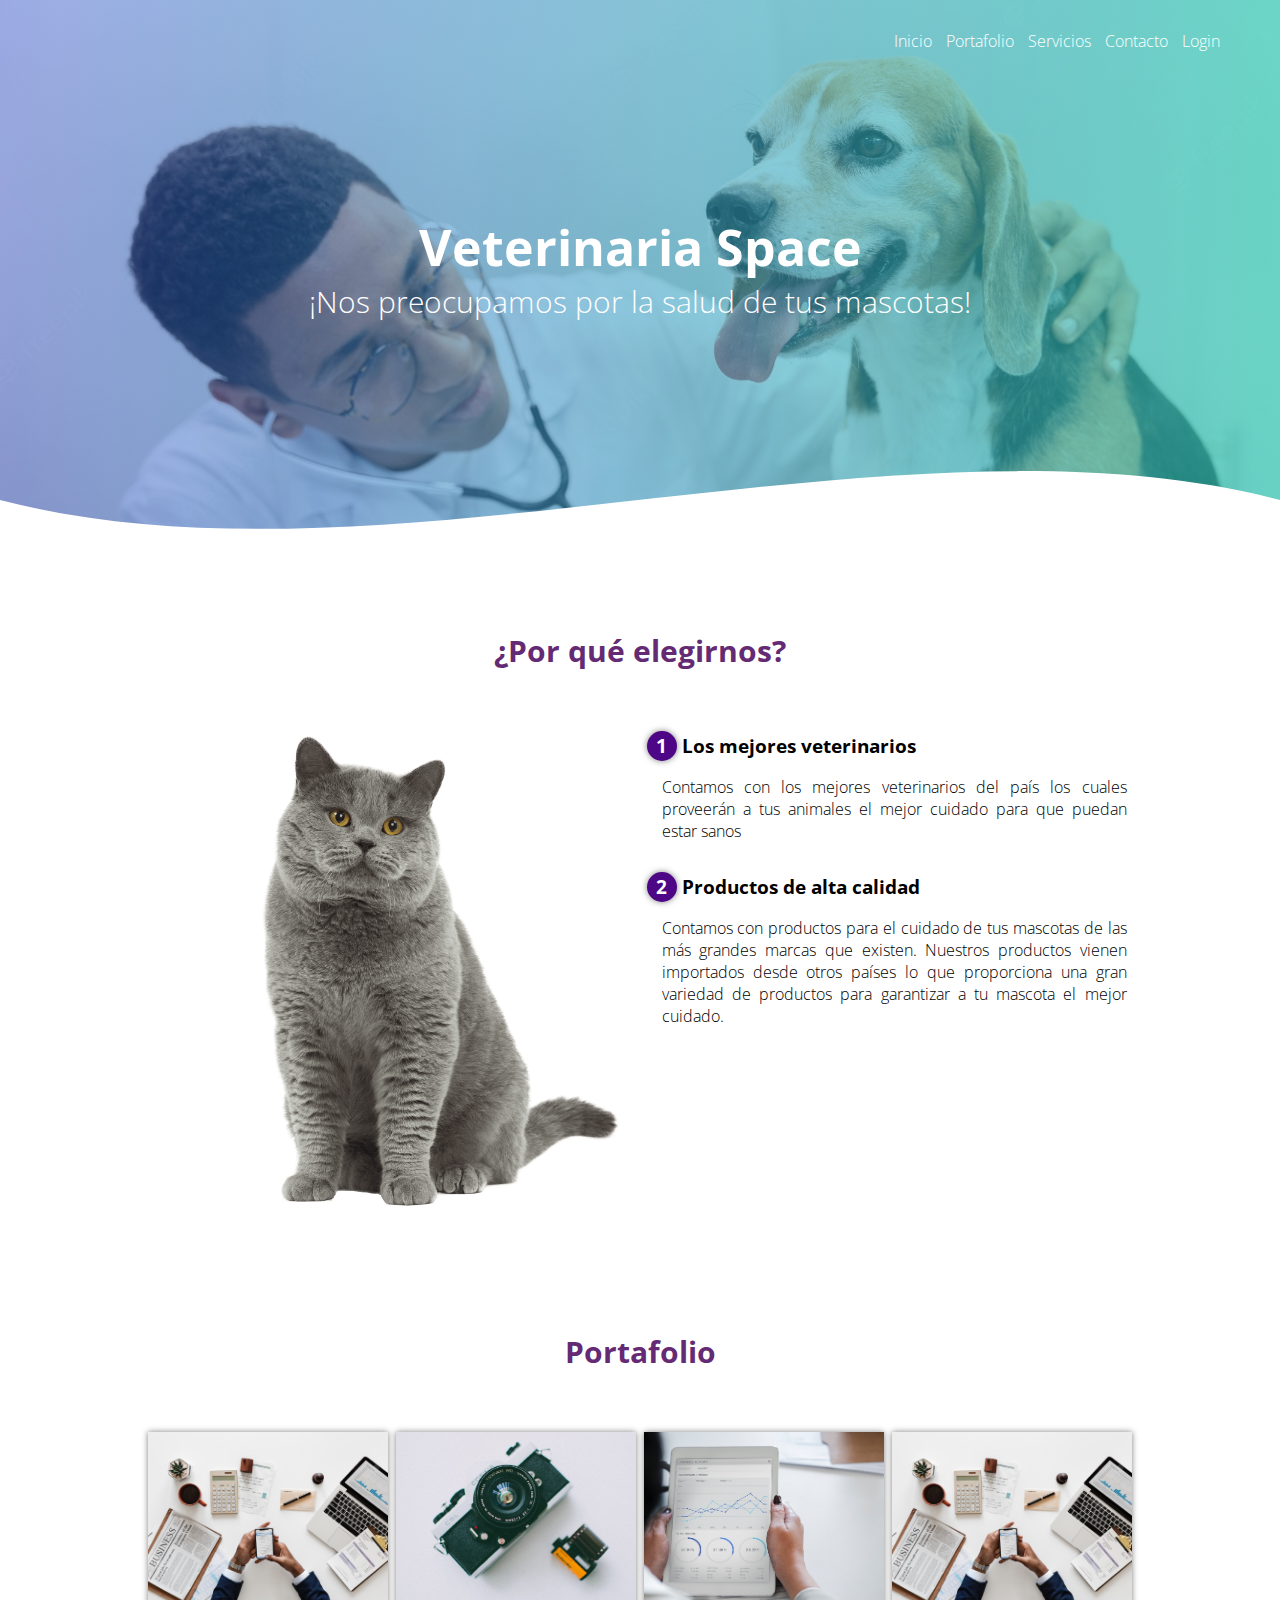
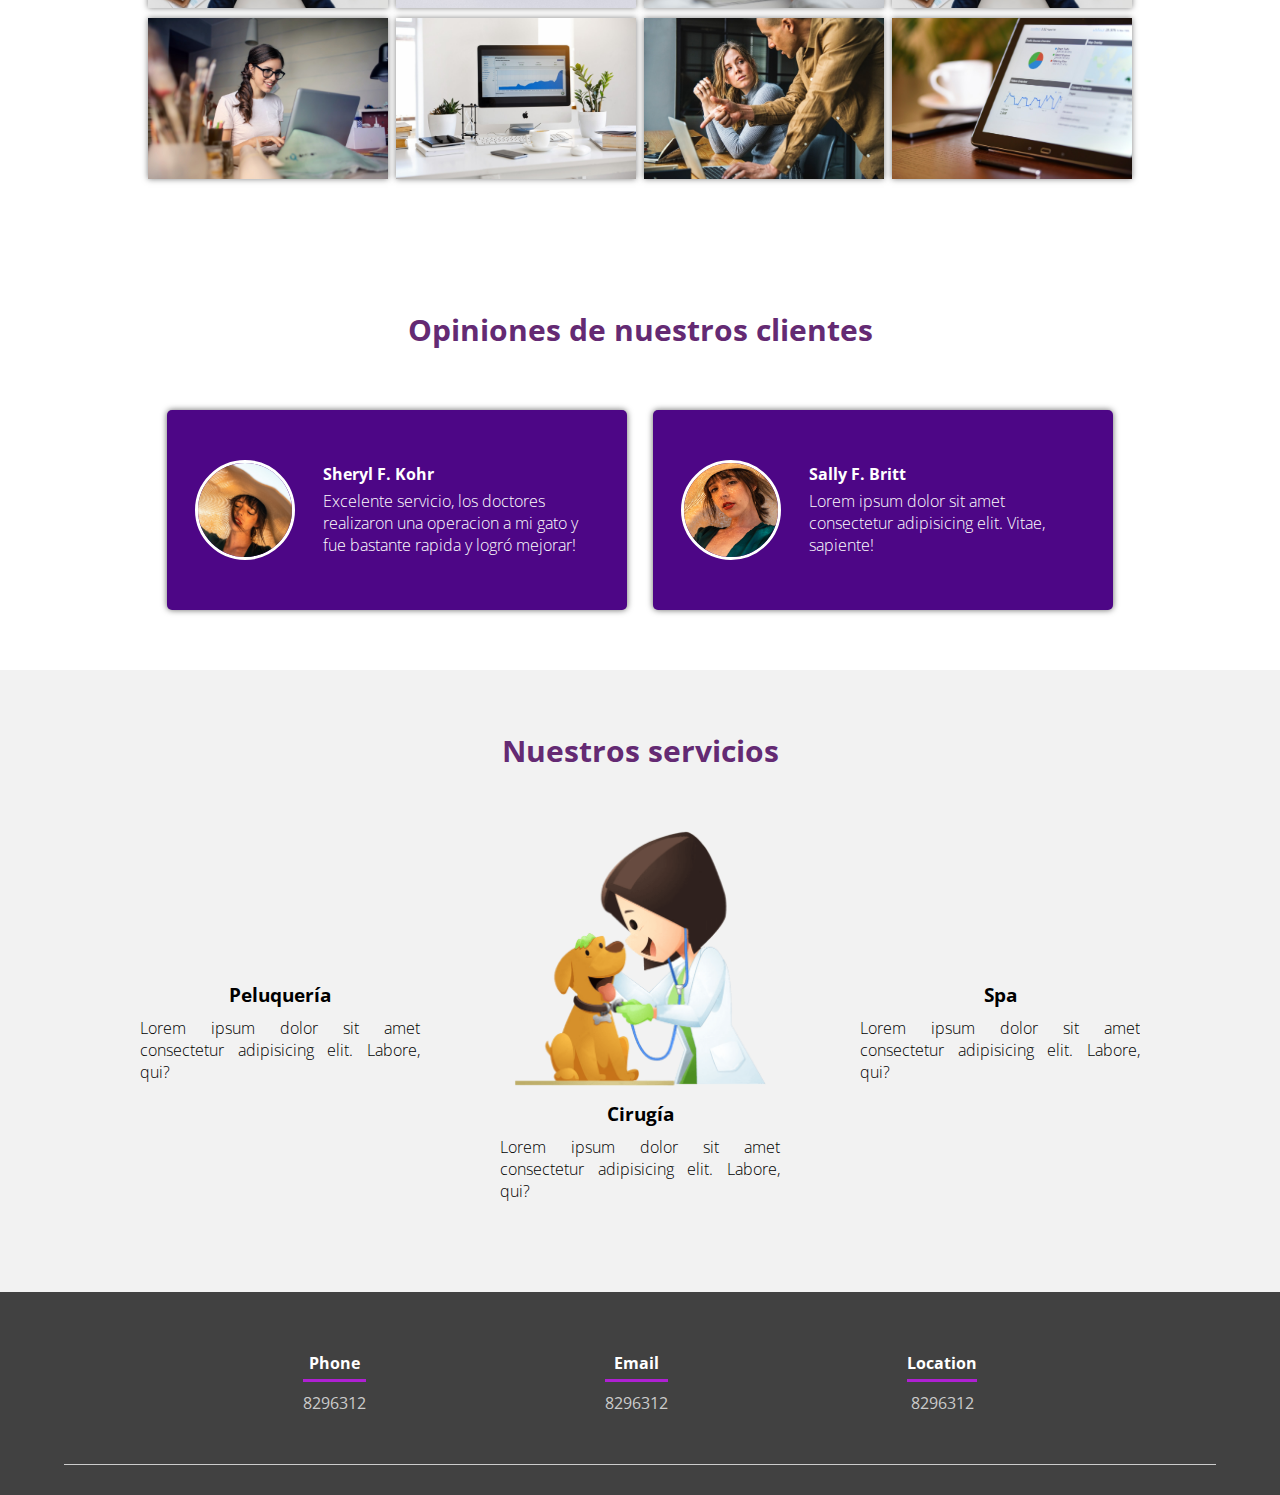
==== index.html @ 0a1c5289 "Prueba" ====
<!DOCTYPE html>
<html lang="es">

<head>
    <meta charset="UTF-8">
    <meta name="viewport" content="width=device-width, initial-scale=1.0">
    <meta http-equiv="X-UA-Compatible" content="ie=edge">
    <title>Mascota Feliz</title>
    <link rel="shortcut icon" href="img/alexcgdesign.png" type="image/x-icon">
    <link rel="stylesheet" href="css/estilos.css">
    <link href="https://fonts.googleapis.com/css?family=Open+Sans:300,400,700,800&display=swap" rel="stylesheet"> 
</head>

<body>
    <header>
        <nav>
            <a href="#">Inicio</a>
            <a href="#portfolio">Portafolio</a>
            <a href="#about_services">Servicios</a>
            <a href="#contenedor_footer">Contacto</a>
            <a href="MVC-PHP/index.html">Login</a>
        </nav>
        <section class="textos-header">
            <h1>Veterinaria Space</h1>
            <h2>¡Nos preocupamos por la salud de tus mascotas!</h2>
        </section>
        <div class="wave" style="height: 150px; overflow: hidden;"><svg viewBox="0 0 500 150" preserveAspectRatio="none"
                style="height: 100%; width: 100%;">
                <path d="M0.00,49.98 C150.00,150.00 349.20,-50.00 500.00,49.98 L500.00,150.00 L0.00,150.00 Z"
                    style="stroke: none; fill: #fff;"></path>
            </svg></div>
    </header>
    <main>
        <section class="contenedor sobre-nosotros">
            <h2 class="titulo">¿Por qué elegirnos?</h2>
            <div class="contenedor-sobre-nosotros">
                <img src="img/British-Shorthair-Cat-PNG-Photos.png" alt="" class="imagen-about-us">
                <div class="contenido-textos">
                    <h3><span>1</span>Los mejores veterinarios</h3>
                    <p>Contamos con los mejores veterinarios del país los cuales proveerán a tus animales el mejor cuidado para que puedan estar sanos</p>
                    <h3><span>2</span>Productos de alta calidad</h3>
                    <p>Contamos con productos para el cuidado de tus mascotas de las más grandes marcas que existen. Nuestros productos vienen importados desde otros países lo que proporciona una gran variedad de productos para garantizar a tu mascota el mejor cuidado.</p>
                </div>
            </div>
        </section>
        <section class="portafolio" id="portfolio">
            <div class="contenedor">
                <h2 class="titulo">Portafolio</h2>
                <div class="galeria-port">
                    <div class="imagen-port">
                        <img src="img/img1.jpg" alt="">
                        <div class="hover-galeria">
                            <img src="img/icono1.png" alt="">
                            <p>Nuestro trabajo</p>
                        </div>
                    </div>
                    <div class="imagen-port">
                        <img src="img/img2.jpg" alt="">
                        <div class="hover-galeria">
                            <img src="img/icono1.png" alt="">
                            <p>Nuestro trabajo</p>
                        </div>
                    </div>
                    <div class="imagen-port">
                        <img src="img/img3.jpg" alt="">
                        <div class="hover-galeria">
                            <img src="img/icono1.png" alt="">
                            <p>Nuestro trabajo</p>
                        </div>
                    </div>
                    <div class="imagen-port">
                        <img src="img/img1.jpg" alt="">
                        <div class="hover-galeria">
                            <img src="img/icono1.png" alt="">
                            <p>Nuestro trabajo</p>
                        </div>
                    </div>
                    <div class="imagen-port">
                        <img src="img/img4.jpg" alt="">
                        <div class="hover-galeria">
                            <img src="img/icono1.png" alt="">
                            <p>Nuestro trabajo</p>
                        </div>
                    </div>
                    <div class="imagen-port">
                        <img src="img/img5.jpg" alt="">
                        <div class="hover-galeria">
                            <img src="img/icono1.png" alt="">
                            <p>Nuestro trabajo</p>
                        </div>
                    </div>
                    <div class="imagen-port">
                        <img src="img/img6.jpg" alt="">
                        <div class="hover-galeria">
                            <img src="img/icono1.png" alt="">
                            <p>Nuestro trabajo</p>
                        </div>
                    </div>
                    <div class="imagen-port">
                        <img src="img/img7.jpg" alt="">
                        <div class="hover-galeria">
                            <img src="img/icono1.png" alt="">
                            <p>Nuestro trabajo</p>
                        </div>
                    </div>
                </div>
            </div>
        </section>
        <section class="clientes contenedor">
            <h2 class="titulo">Opiniones de nuestros clientes</h2>
            <div class="cards">
                <div class="card">
                    <img src="img/face1.jpg" alt="">
                    <div class="contenido-texto-card">
                        <h4>Sheryl F. Kohr</h4>
                        <p>Excelente servicio, los doctores realizaron una operacion a mi gato y fue bastante rapida y logró mejorar!</p>
                    </div>
                </div>
                <div class="card">
                    <img src="img/face2.jpg" alt="">
                    <div class="contenido-texto-card">
                        <h4>Sally F. Britt</h4>
                        <p>Lorem ipsum dolor sit amet consectetur adipisicing elit. Vitae, sapiente!</p>
                    </div>
                </div>
            </div>
        </section>
        <section class="about-services" id="about_services">
            <div class="contenedor">
                <h2 class="titulo">Nuestros servicios</h2>
                <div class="servicio-cont">
                    <div class="servicio-ind">
                        <img src="/img/peluqueria-mascotas-perros-gatos-dibujos-animados-planos-dibujados-mano-ilustracion-fondo-herramientas-principales-que-utilizan-salon-belleza-carteles-o-pancartas_2175-3412.webp" alt="">
                        <h3>Peluquería</h3>
                        <p>Lorem ipsum dolor sit amet consectetur adipisicing elit. Labore, qui?</p>
                    </div>
                    <div class="servicio-ind">
                        <img src="img/399-3993754_a-veterinary-veterinarian-cartoon-png.png" alt="">
                        <h3>Cirugía</h3>
                        <p>Lorem ipsum dolor sit amet consectetur adipisicing elit. Labore, qui?</p>
                    </div>
                    <div class="servicio-ind">
                        <img src="/img/png-clipart--puppy-labrador-retriever-pet-poodle-pet-spa-child-mammal.png" alt="">
                        <h3>Spa</h3>
                        <p>Lorem ipsum dolor sit amet consectetur adipisicing elit. Labore, qui?</p>
                    </div>
                </div>
            </div>
        </section>
    </main>
    <footer>
        <div class="contenedor-footer" id="contenedor_footer">
            <div class="content-foo">
                <h4>Phone</h4>
                <p>8296312</p>
            </div>
            <div class="content-foo">
                <h4>Email</h4>
                <p>8296312</p>
            </div>
            <div class="content-foo">
                <h4>Location</h4>
                <p>8296312</p>
            </div>
        </div>
    </footer>
</body>

</html>
---- css/estilos.css ----
* {
    margin: 0;
    padding: 0;
    box-sizing: border-box;
}

html {
    scroll-behavior: smooth;
}

body {
    font-family: 'open sans';
}

.contenedor {
    padding: 60px 0;
    width: 90%;
    max-width: 1000px;
    margin: auto;
    overflow: hidden;
}

.titulo {
    color: #642a73;
    font-size: 30px;
    text-align: center;
    margin-bottom: 60px;
}

/* Header */

header {
    width: 100%;
    height: 600px;
    background: #bc4e9c;
    /* fallback for old browsers */
    background: -webkit-linear-gradient(to right, hsla(228, 63%, 51%, 0.459), hsla(173, 63%, 51%, 0.664)), url(../img/pexels-tima-miroshnichenko-6234983.jpg);
    /* Chrome 10-25, Safari 5.1-6 */
    background: linear-gradient(to right, hsla(228, 63%, 51%, 0.459), hsla(173, 63%, 51%, 0.664)), url(../img/veterinarian-checking-dog-medium-shot_23-2149143871.jpg);
    /* W3C, IE 10+/ Edge, Firefox 16+, Chrome 26+, Opera 12+, Safari 7+ */
    background-size: cover;
    background-attachment: fixed;
    position: relative;
}

nav{
    text-align: right;
    padding: 30px 50px 0 0;
}

nav > a{
    color:#fff;
    font-weight: 300;
    text-decoration: none;
    margin-right: 10px;
}

nav > a:hover{
    text-decoration: underline;
}

header .textos-header{
    display: flex;
    height: 430px;
    width: 100%;
    align-items: center;
    justify-content: center;
    flex-direction: column;
    text-align: center;
}

.textos-header h1{
    font-size: 50px;
    color:#fff;
}

.textos-header h2{
    font-size: 30px;
    font-weight: 300;
    color:#fff;
}

.wave{
    position: absolute;
    bottom: 0;
    width: 100%;
}

/* About us */

main .sobre-nosotros{
    padding: 30px 0 60px 0;
}
.contenedor-sobre-nosotros{
    display: flex;
    justify-content: space-evenly;
}

.imagen-about-us{
    width: 48%;
}

.sobre-nosotros .contenido-textos{
    width: 48%;
}

.contenido-textos h3{
    margin-bottom: 15px;
}

.contenido-textos h3 span{
    background: #4d0686;
    color: #fff;
    border-radius: 50%;
    display: inline-block;
    text-align: center;
    width: 30px;
    height: 30px;
    padding: 2px;
    box-shadow: 0 0 6px 0 rgba(0, 0, 0, .5);
    margin-right: 5px;
}

.contenido-textos p{
    padding: 0px 0px 30px 15px;
    font-weight: 300;
    text-align: justify;
}

/* Galeria */


.portafolio{
    background: #fff;
}

.galeria-port{
    display: flex;
    justify-content: space-evenly;
    flex-wrap: wrap;
}

.imagen-port{
    width: 24%;
    margin-bottom: 10px;
    overflow: hidden;
    position: relative;
    cursor: pointer;
    box-shadow: 0 0 6px 0 rgba(0, 0, 0, .5);
}

.imagen-port > img{
    width: 100%;
    height: 100%;
    object-fit: cover;
    display: block;
}

.hover-galeria{
    position: absolute;
    width: 100%;
    height: 100%;
    top: 0;
    transform: scale(0);
    background: hsla(273,91%,27%, 0.7);
    transition: transform .5s;
    display: flex;
    justify-content: center;
    align-items: center;
    flex-direction: column;
}

.hover-galeria img{
    width: 50px;
}

.hover-galeria p{
    color: #fff;
}

.imagen-port:hover .hover-galeria{
    transform: scale(1);
}

/* Clients */

.cards{
    display: flex;
    justify-content: space-evenly;
}

.cards .card{
    background: #4d0686;
    display: flex;
    width: 46%;
    height: 200px;
    align-items: center;
    justify-content: space-evenly;
    border-radius: 5px;
    box-shadow: 0 0 6px 0 rgba(0, 0, 0, 0.6);
}

.cards .card img{
    width: 100px;
    height: 100px;
    object-fit: cover;
    border: 3px solid #fff;
    border-radius: 50%;
    display: block;
}

.cards .card > .contenido-texto-card{
    width: 60%;
    color: #fff;
}

.cards .card > .contenido-texto-card p{
    font-weight: 300;
    padding-top: 5px;
}

/*  Our team */

.about-services{
    background: #f2f2f2;
    padding-bottom: 30px;
}


.servicio-cont{
    display:flex;
    justify-content: space-between;
    align-items: center;
}

.servicio-ind{
    width: 28%;
    text-align: center;
}

.servicio-ind img{
    width: 90%;
}

.servicio-ind h3{
    margin: 10px 0;
}

.servicio-ind p{
    font-weight: 300;
    text-align: justify;
}

/* footer */

footer{
    background: #414141;
    padding: 60px 0 30px 0;
    margin: auto;
    overflow: hidden;
}

.contenedor-footer{
    display: flex;
    width: 90%;
    justify-content: space-evenly;
    margin: auto;
    padding-bottom: 50px;
    border-bottom: 1px solid #ccc;
}

.content-foo{
    text-align: center;
}

.content-foo h4{
    color: #fff;
    border-bottom: 3px solid #af20d3;
    padding-bottom: 5px;
    margin-bottom: 10px;
}

.content-foo p{
    color: #ccc;
}

.titulo-final{
    text-align: center;
    font-size: 24px;
    margin: 20px 0 0 0;
    color: #9e9797;
}

@media screen and (max-width:900px){
    header{
        background-position: center;
    }

    .contenedor-sobre-nosotros{
        flex-direction: column;
        justify-content: center;
        align-items: center;
    }

    .sobre-nosotros .contenido-textos{
        width: 90%;
    }

    .imagen-about-us{
        width: 90%;
    }

    /* Galeria */

    .imagen-port{
        width: 44%;
    }

    /* Clientes */

    .cards{
        flex-direction: column;
        justify-content: center;
        align-items: center;
    }

    .cards .card{
        width: 90%;
    }

    .cards .card:first-child{
        margin-bottom: 30px;
    }

    /* servicios */

    .servicio-cont{
        justify-content: center;
        flex-direction: column;
    }

    .servicio-ind{
        width: 100%;
        text-align: center;
    }

    .servicio-ind:nth-child(1), .servicio-ind:nth-child(2){
        margin-bottom: 60px;
    }

    .servicio-ind img{
        width: 90%;
    }
}

@media screen and (max-width:500px){
    nav{
        text-align: center;
        padding: 30px 0 0 0;
    }

    nav > a{
        margin-right: 5px;
    }

    .textos-header h1{
        font-size: 35px;
    }

    .textos-header h2{
        font-size: 20px;
    }

    /* ABOUT US */

    .imagen-about-us{
        margin-bottom: 60px;
        width: 99%;
    }

    .sobre-nosotros .contenido-textos{
        width: 95%;
    }

    /* Galeria */

    .imagen-port{
        width: 95%;
    }

    /* Clients */

    .cards .card{
        height: 450px;
        display: flex;
        flex-direction: column;
        align-items: center;
    }

    .cards .card img{
        width: 90px;
        height: 90px;
    }

    /* Footer */

    .contenedor-footer{
        flex-direction: column;
        border: none;
    }

    .content-foo{
        margin-bottom: 20px;
        text-align: center;
    }

    .content-foo h4{
        border: none;
    }

    .content-foo p{
        color: #ccc;
        border-bottom: 1px solid #f2f2f2;
        padding-bottom: 20px;
    }

    .titulo-final{
        font-size: 20px;
    }
}
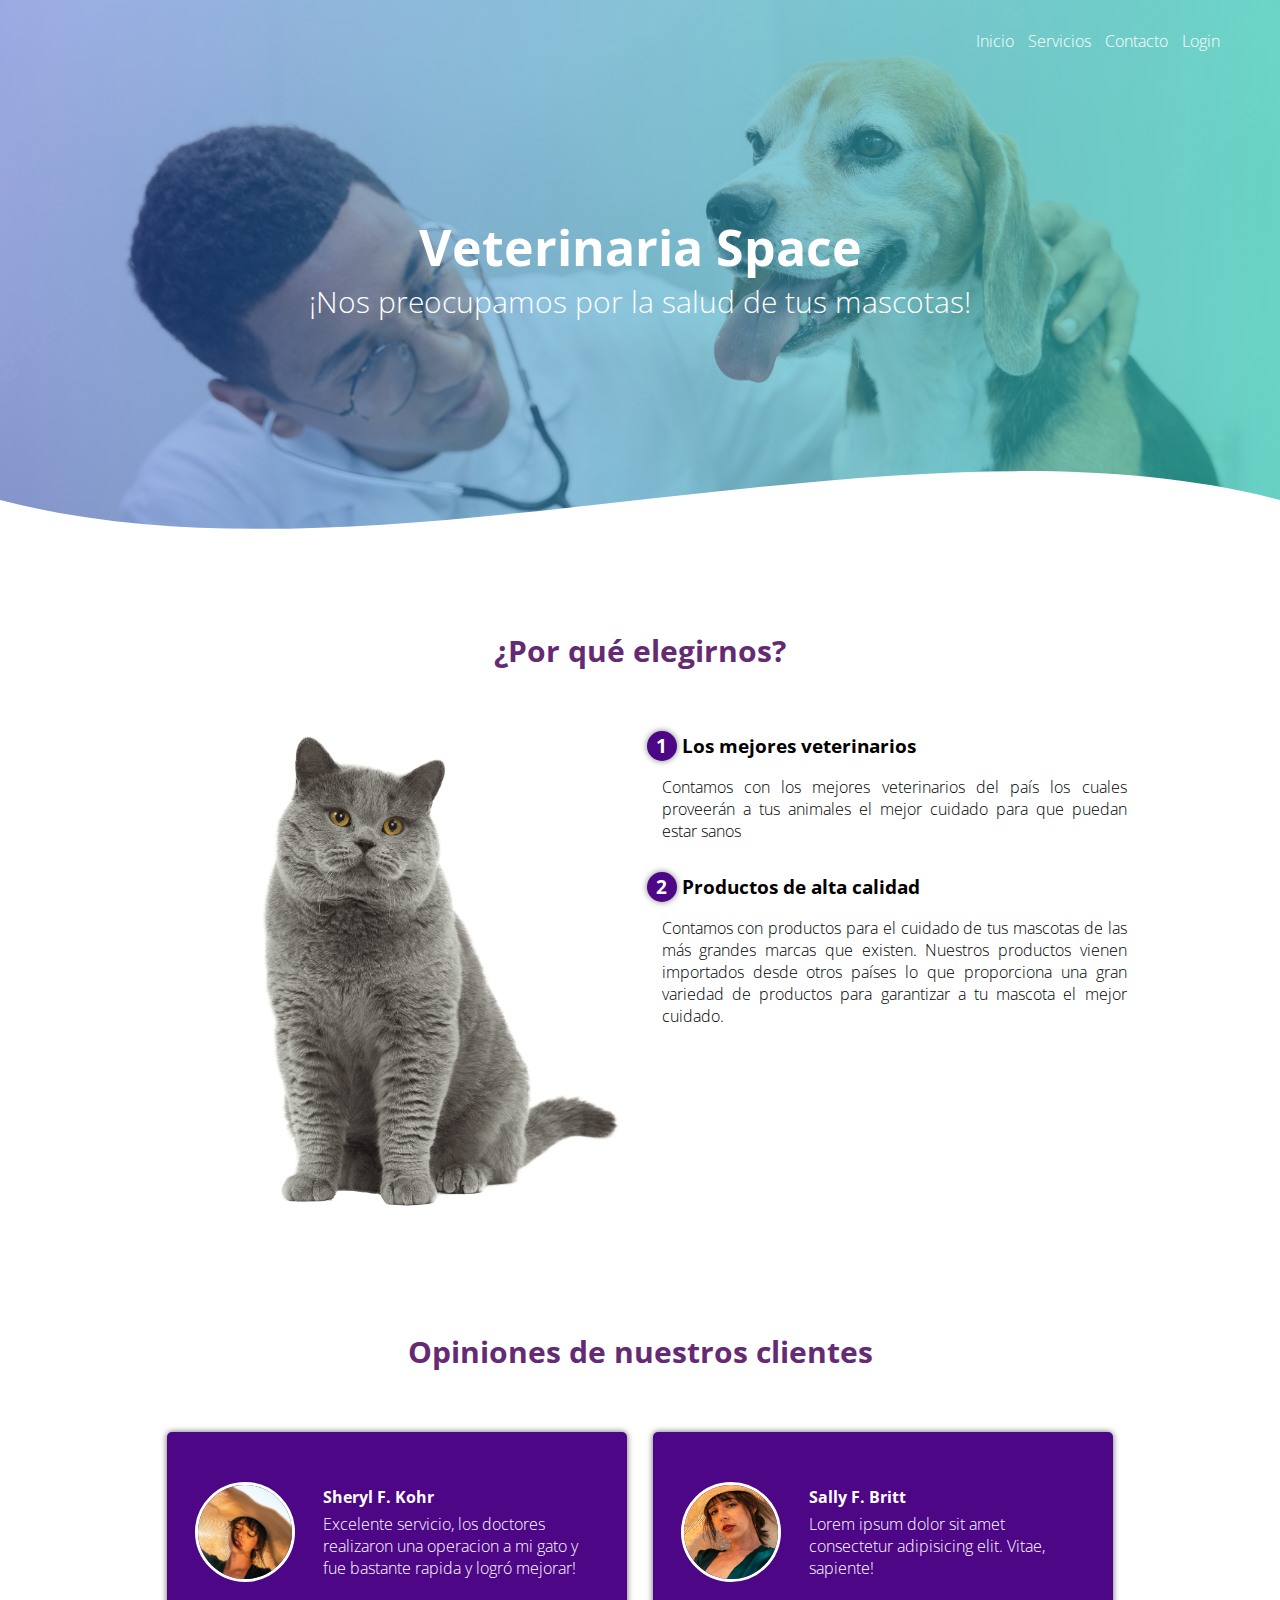
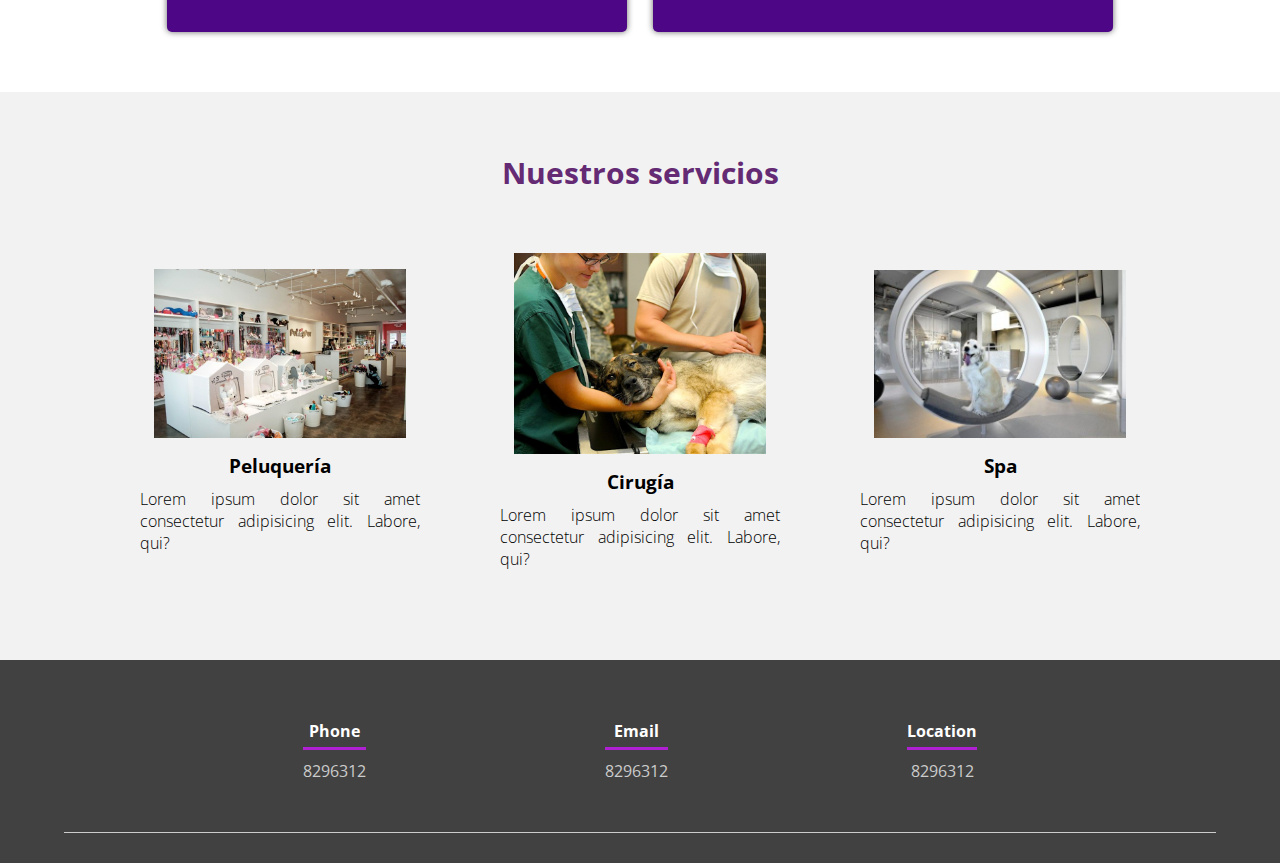
==== commit 39ec982f: "Added new buttons" ====
--- a/index.html
+++ b/index.html
@@ -15,7 +15,6 @@
     <header>
         <nav>
             <a href="#">Inicio</a>
-            <a href="#portfolio">Portafolio</a>
             <a href="#about_services">Servicios</a>
             <a href="#contenedor_footer">Contacto</a>
             <a href="MVC-PHP/index.html">Login</a>
@@ -43,69 +42,6 @@
                 </div>
             </div>
         </section>
-        <section class="portafolio" id="portfolio">
-            <div class="contenedor">
-                <h2 class="titulo">Portafolio</h2>
-                <div class="galeria-port">
-                    <div class="imagen-port">
-                        <img src="img/img1.jpg" alt="">
-                        <div class="hover-galeria">
-                            <img src="img/icono1.png" alt="">
-                            <p>Nuestro trabajo</p>
-                        </div>
-                    </div>
-                    <div class="imagen-port">
-                        <img src="img/img2.jpg" alt="">
-                        <div class="hover-galeria">
-                            <img src="img/icono1.png" alt="">
-                            <p>Nuestro trabajo</p>
-                        </div>
-                    </div>
-                    <div class="imagen-port">
-                        <img src="img/img3.jpg" alt="">
-                        <div class="hover-galeria">
-                            <img src="img/icono1.png" alt="">
-                            <p>Nuestro trabajo</p>
-                        </div>
-                    </div>
-                    <div class="imagen-port">
-                        <img src="img/img1.jpg" alt="">
-                        <div class="hover-galeria">
-                            <img src="img/icono1.png" alt="">
-                            <p>Nuestro trabajo</p>
-                        </div>
-                    </div>
-                    <div class="imagen-port">
-                        <img src="img/img4.jpg" alt="">
-                        <div class="hover-galeria">
-                            <img src="img/icono1.png" alt="">
-                            <p>Nuestro trabajo</p>
-                        </div>
-                    </div>
-                    <div class="imagen-port">
-                        <img src="img/img5.jpg" alt="">
-                        <div class="hover-galeria">
-                            <img src="img/icono1.png" alt="">
-                            <p>Nuestro trabajo</p>
-                        </div>
-                    </div>
-                    <div class="imagen-port">
-                        <img src="img/img6.jpg" alt="">
-                        <div class="hover-galeria">
-                            <img src="img/icono1.png" alt="">
-                            <p>Nuestro trabajo</p>
-                        </div>
-                    </div>
-                    <div class="imagen-port">
-                        <img src="img/img7.jpg" alt="">
-                        <div class="hover-galeria">
-                            <img src="img/icono1.png" alt="">
-                            <p>Nuestro trabajo</p>
-                        </div>
-                    </div>
-                </div>
-            </div>
-        </section>
         <section class="clientes contenedor">
             <h2 class="titulo">Opiniones de nuestros clientes</h2>
             <div class="cards">
@@ -130,17 +66,17 @@
                 <h2 class="titulo">Nuestros servicios</h2>
                 <div class="servicio-cont">
                     <div class="servicio-ind">
-                        <img src="/img/peluqueria-mascotas-perros-gatos-dibujos-animados-planos-dibujados-mano-ilustracion-fondo-herramientas-principales-que-utilizan-salon-belleza-carteles-o-pancartas_2175-3412.webp" alt="">
+                        <img src="img/f0ac37e76c5003986945f55c1e6f3bf3.jpg" alt="">
                         <h3>Peluquería</h3>
                         <p>Lorem ipsum dolor sit amet consectetur adipisicing elit. Labore, qui?</p>
                     </div>
                     <div class="servicio-ind">
-                        <img src="img/399-3993754_a-veterinary-veterinarian-cartoon-png.png" alt="">
+                        <img src="img/veterinary-85925_1280-750x599.jpg" alt="">
                         <h3>Cirugía</h3>
                         <p>Lorem ipsum dolor sit amet consectetur adipisicing elit. Labore, qui?</p>
                     </div>
                     <div class="servicio-ind">
-                        <img src="/img/png-clipart--puppy-labrador-retriever-pet-poodle-pet-spa-child-mammal.png" alt="">
+                        <img src="img/041017cc4cd8c91754d0d13a7178b713.jpg" alt="">
                         <h3>Spa</h3>
                         <p>Lorem ipsum dolor sit amet consectetur adipisicing elit. Labore, qui?</p>
                     </div>
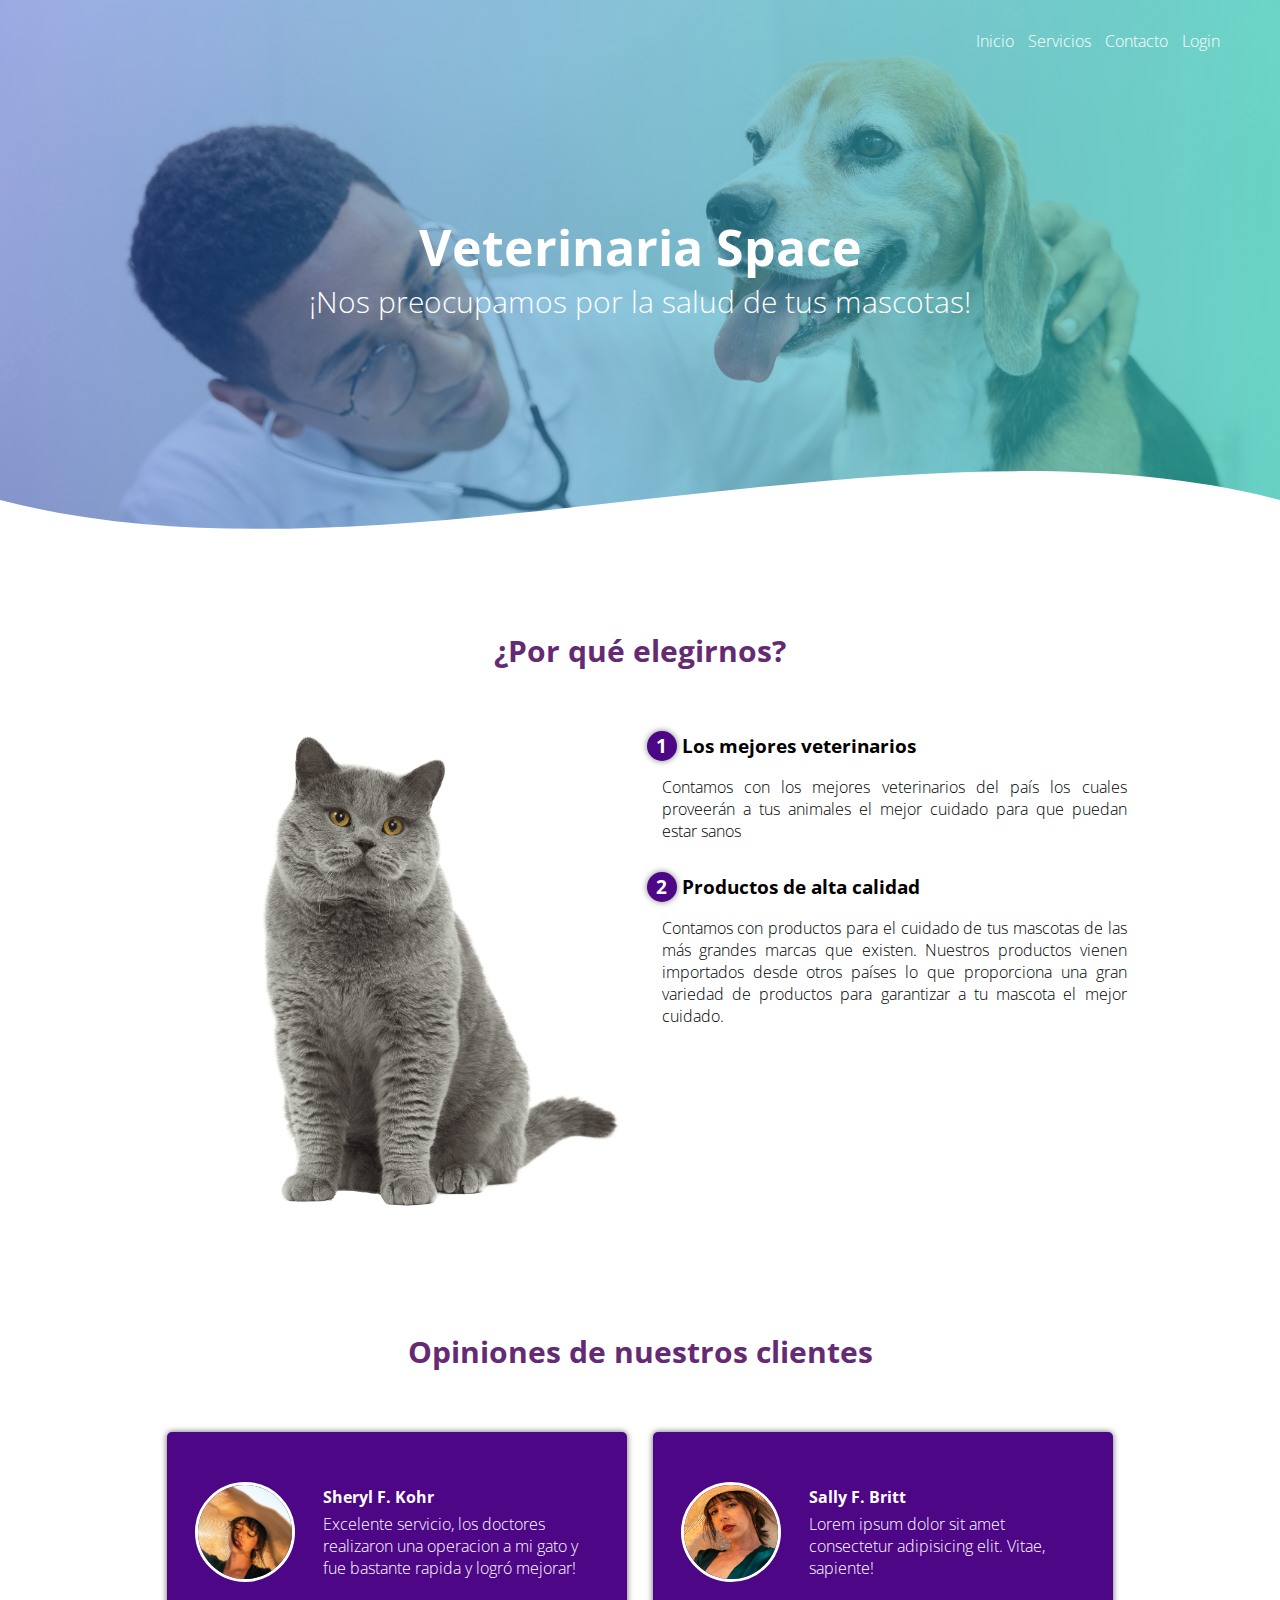
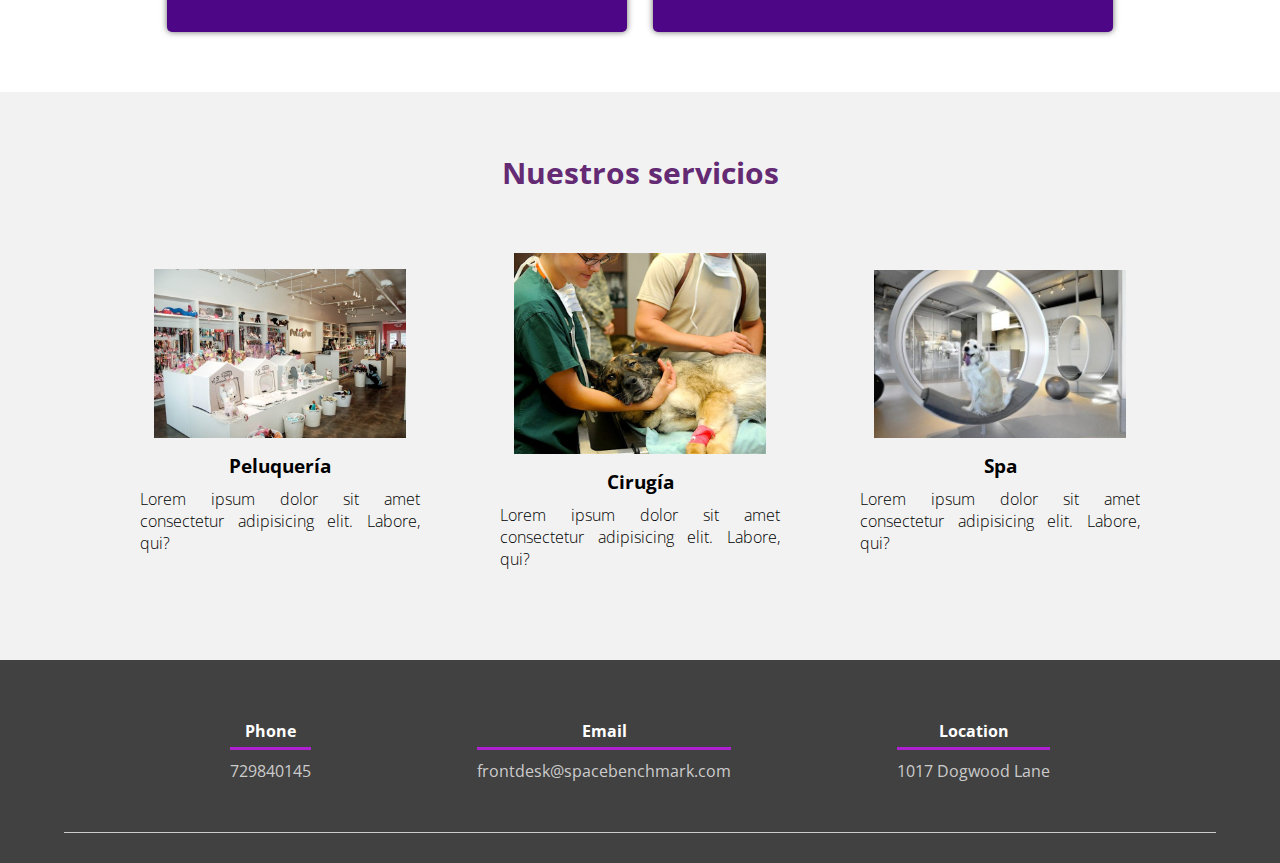
==== commit d701b43b: "Made some changes to the code and added new features" ====
--- a/index.html
+++ b/index.html
@@ -88,15 +88,15 @@
         <div class="contenedor-footer" id="contenedor_footer">
             <div class="content-foo">
                 <h4>Phone</h4>
-                <p>8296312</p>
+                <p>729840145</p>
             </div>
             <div class="content-foo">
                 <h4>Email</h4>
-                <p>8296312</p>
+                <p>frontdesk@spacebenchmark.com</p>
             </div>
             <div class="content-foo">
                 <h4>Location</h4>
-                <p>8296312</p>
+                <p>1017 Dogwood Lane</p>
             </div>
         </div>
     </footer>
